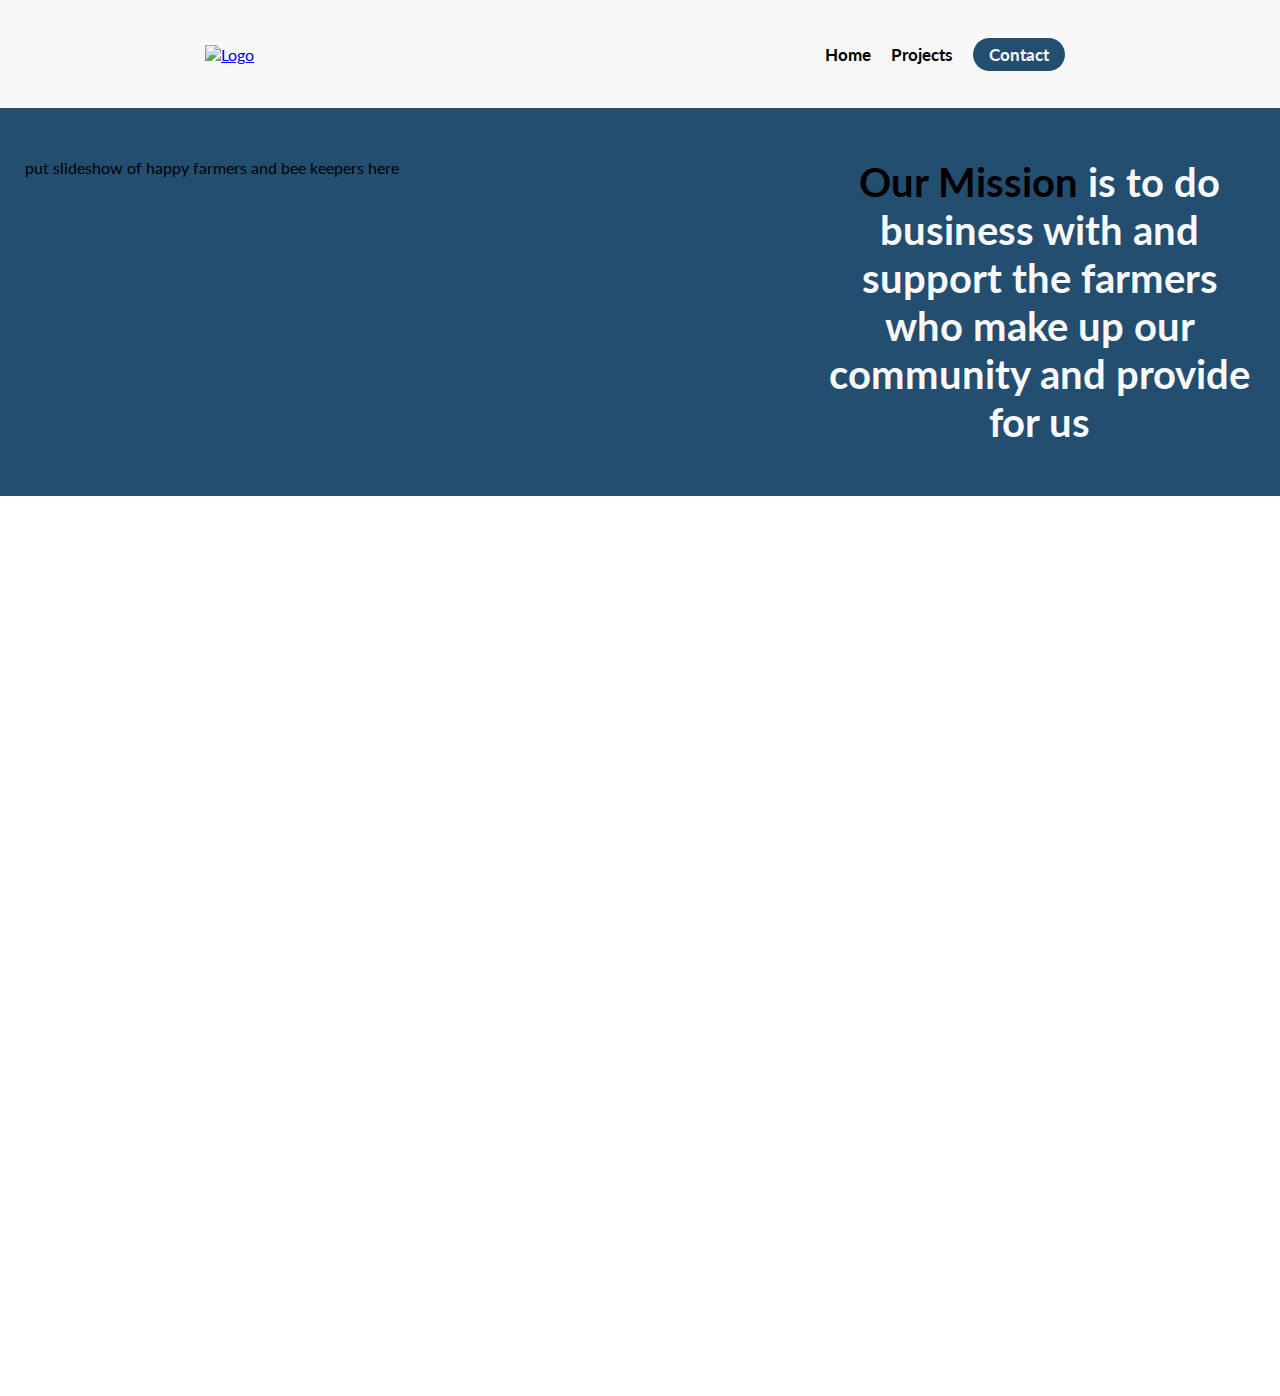
==== index.html @ 8547828a "made the 'mission' section, and touched up the nav" ====
<!DOCTYPE html>
<html lang="en">
<head>
    <meta charset="UTF-8">
    <meta http-equiv="X-UA-Compatible" content="IE=edge">
    <meta name="viewport" content="width=device-width, initial-scale=1.0">
    <title>Document</title>
    <link href="https://fonts.googleapis.com/css2?family=Lato:wght@400;700&display=swap" rel="stylesheet">
    <link rel="stylesheet" href="index.css">
</head>
<body>
<section id="navigation">
    <nav>
        <a class="logo-link" href="#mission"><img class="nav-logo" src="./Assets/Logo-writing-side.png" alt="Logo"></a>
        <ul class="nav-links">
            <li><a class="nav-link" href="./index.html">Home</a></li>
            <li><a class="nav-link" href="#projects">Projects</a></li>  
            <li><a class="nav-link-contact" href="#contact"><button class="contact-button">Contact</button></a></li>
        </ul>
    </nav>
</section>

<section id="mission">
    <div class="mission-box">
        <div class="mission-slide">
            put slideshow of happy farmers and bee keepers here
        </div>
        <div class="mission-text">
            <p class="our-mission"><span class="make-black">Our Mission</span> is to do business with and support the farmers who make up our community and provide for us</p>
        </div>
    </div>
</section>

<section id="projects">
</section>

<section id="contact">
</section>

<section id="footer">
</section>

</body>
</html>
---- index.css ----
@import url('https://fonts.googleapis.com/css2?family=Lato:wght@400;700&display=swap');
* {
    font-family: 'Lato', sans-serif;
    box-sizing: border-box;
    margin: 0;
    padding: 0;
}
h1, h2, h3, h4, h5, h6, span {
    color: rgb(15, 32, 46);
    text-align: center;
    line-height: 1.125  
}
p{
    line-height: 1.2;
    font-size: 12px;
}
li {
    list-style-type: none;
}
.row {
    width: 100%;
    max-width: 650px;
    margin: 0 auto;
}
.make-black {
    color: black;
    font-weight: 700;
}

/*NAVIGATION*/

nav {
    height: 12vh;
    display: flex;
    justify-content: space-around;
    margin: auto 0;
    background-color: rgb(248, 248, 248);
}
.logo-link {
    max-width: 40%;
    width: 200px;
    margin: auto 0;
}
.nav-logo {
    margin: auto 0;
    width: 100%;
}
.nav-links {
    display: flex;
    justify-content: space-around;
    align-items: center;
    max-width: 40%;
    width: 260px;
    margin: auto 0;
}
.nav-link {
    color: black;
    text-decoration: none;
    font-size: 17px;
    font-weight: 700;
}
.contact-button {
    background-color: rgb(35, 78, 112);
    padding: 6px 16px;
    border-radius: 40px;
    transition: all 300ms;
    font-size: 17px;
    color: rgb(248, 248, 248);
    border: none;
    font-weight: 700;
}
.contact-button:hover {
    background-color: rgb(35, 101, 151);
    cursor: pointer;
}
.nav-link-contact {
    color: black;
    text-decoration: none;
}

/*MISSION*/

#mission {
    background-color: rgb(35, 78, 112);
}
.mission-box {
    display: flex;
    height: 100%;
    padding: 50px 25px;
}
.our-mission {
    font-size: 40px;
    font-weight: 700;
    text-align: center;
}
.mission-text {
    width: 35%;
    margin: auto 0;
    background-color: rgb(35, 78, 112);
    color: rgb(248, 248, 248);
}
.mission-slide {
    width: 65%;
}
#projects {
    height: 100vh;
}
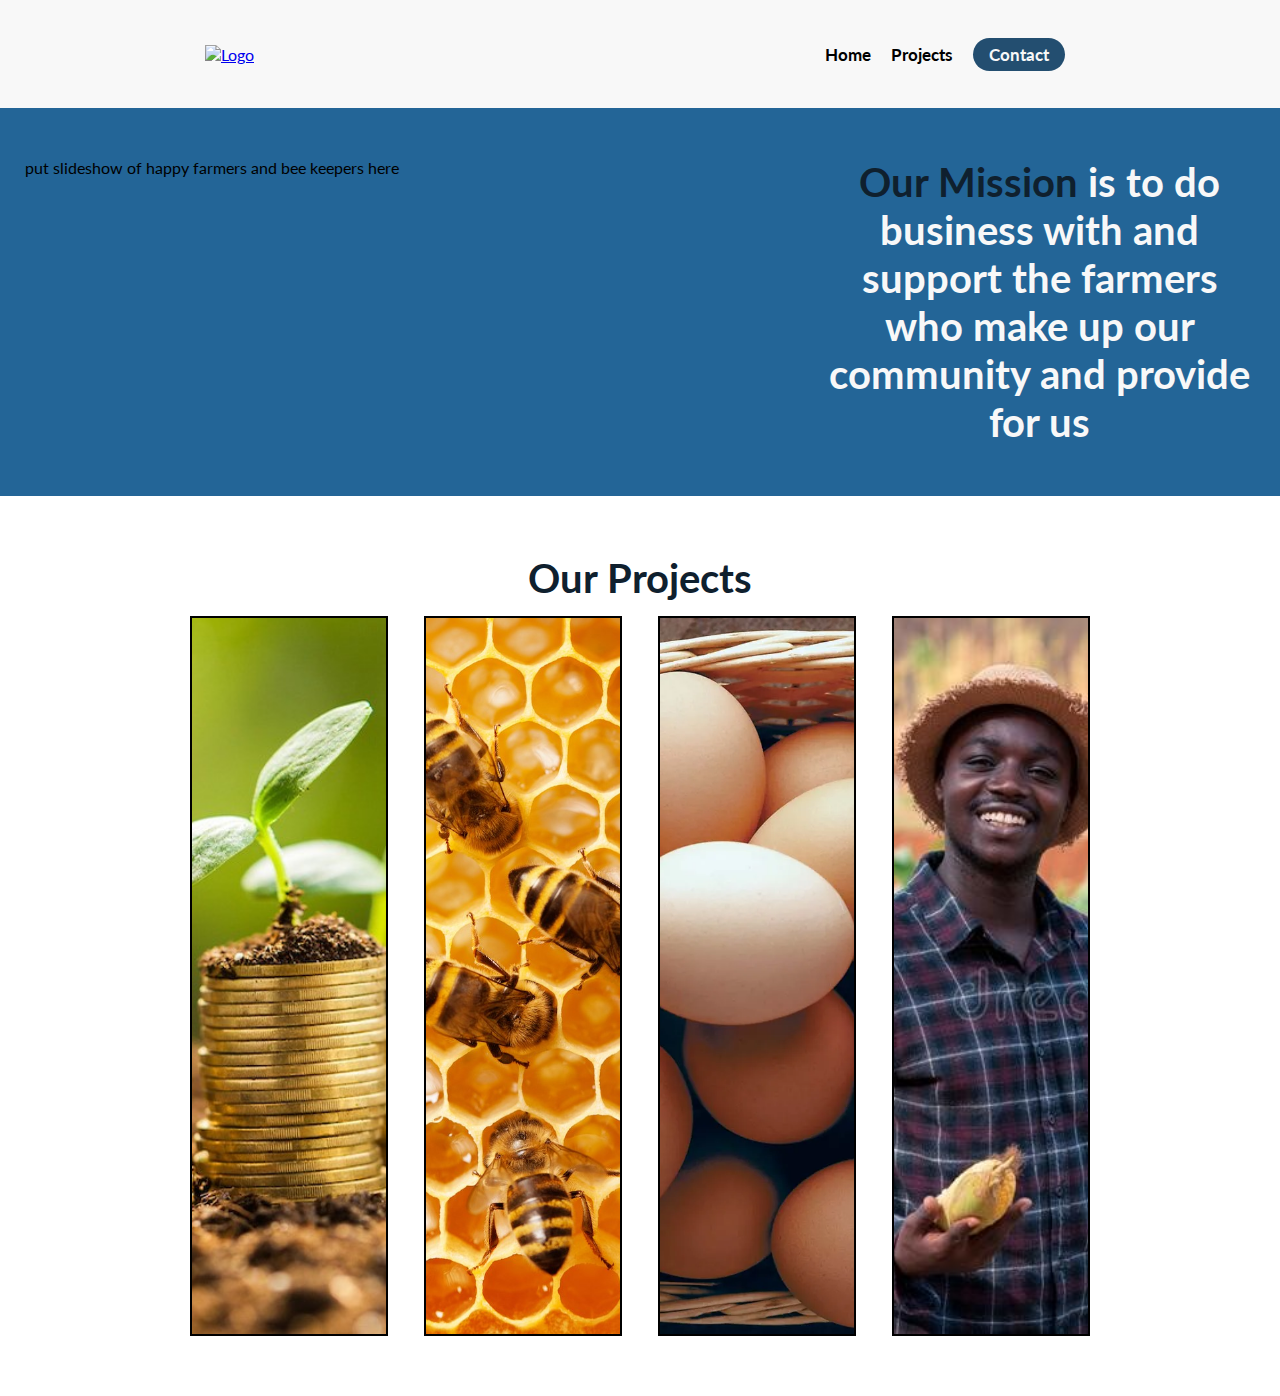
==== commit 7caf507f: "made projects section" ====
--- a/index.html
+++ b/index.html
@@ -32,6 +32,33 @@
 </section>
 
 <section id="projects">
+    <h1 class="project-title">Our Projects</h1>
+    <div class="project-box">
+        <a class="mf-anchor" href="./mf.html">
+            <div id="mf" class="project">
+                <img class="mf-img" src="./Assets/microfinance.jpg" alt="banker">
+                <div class="mf-content"><div class="mf-text">Microfinance</div></div>
+            </div>
+        </a>
+        <a class="honey-anchor" href="./honey.html">
+            <div id="honey" class="project">
+                <img class="honey-img" src="./Assets/honey.jpg" alt="beekeeper">
+                <div class="honey-content"><div class="honey-text">Honey</div></div>
+            </div>
+        </a>
+        <a class="eggs-anchor" href="./eggs.html">
+            <div id="eggs" class="project">
+                <img class="eggs-img" src="./Assets/eggs.jpg" alt="chicken-farmer">
+                <div class="eggs-content"><div class="eggs-text">Eggs</div></div>
+            </div>
+        </a>
+        <a class="agro-anchor" href="./agro.html">
+            <div id="agro" class="project">
+                <img class="agro-img" src="./Assets/farmer.jpg" alt="farmer">
+                <div class="agro-content"><div class="agro-text">Agronomy</div></div>
+            </div>
+        </a>    
+    </div>
 </section>
 
 <section id="contact">
--- a/index.css
+++ b/index.css
@@ -23,7 +23,7 @@
     margin: 0 auto;
 }
 .make-black {
-    color: black;
+    color: rgb(15, 32, 46);
     font-weight: 700;
 }
 
@@ -81,7 +81,7 @@
 /*MISSION*/
 
 #mission {
-    background-color: rgb(35, 78, 112);
+    background-color: rgb(35, 101, 151);
 }
 .mission-box {
     display: flex;
@@ -96,12 +96,244 @@
 .mission-text {
     width: 35%;
     margin: auto 0;
-    background-color: rgb(35, 78, 112);
+    background-color: rgb(35, 101, 151);
     color: rgb(248, 248, 248);
 }
 .mission-slide {
     width: 65%;
 }
+
+/*projects*/
+
 #projects {
     height: 100vh;
-}+    display: flex;
+    flex-direction: column;
+    align-items: center;
+    justify-content: center;
+}
+.project-box {
+    width: 80%;
+    max-width: 900px;
+    display: flex;
+    justify-content: space-between;
+}
+.project {
+    height: 80vh;
+    max-width: 100%;
+    overflow: hidden;
+    display: flex;
+    justify-content: center;    
+    border: 2px solid black;
+}
+.project-title {
+    font-size: 40px;
+    color: rgb(15, 32, 46);
+    margin-bottom: 15px;
+}
+/*Microfinance*/
+
+.mf-img {
+    max-height: 100%;
+}
+.mf-anchor {
+    max-width: 22%;    
+    transition: all 300ms;
+    transition: ease-in-out 300ms;
+}
+.mf-anchor:hover {
+    max-width: 30%;
+}
+#mf {
+    position: relative;
+    padding: 0;
+    width: 100%;
+    display: block;
+    cursor: pointer;
+    overflow: hidden;
+    display: flex;
+    justify-content: center;
+}
+  .mf-content {
+    opacity: 0;
+    font-size: 40px;
+    position: absolute;
+    top: 0;
+    left: 0;
+    color: rgb(255, 255, 255);
+    background-color: rgba(84, 84, 84, 0.5);
+    width: 100%;
+    height: 100%;
+    transition: all 400ms ease-out;
+    text-align: center;
+}
+#mf .mf-content:hover {
+    opacity: 1;
+}
+#mf .mf-content .mf-text {
+    height: 0;
+    opacity: 1;
+    transition-delay: 0s;
+    transition-duration: 0.4s;
+}
+.mf-content {
+    display: flex;
+    align-items: center;
+    justify-content: center;
+}
+
+/*Honey*/
+
+.honey-img {
+    max-height: 100%;  
+}
+.honey-anchor {
+    max-width: 22%;  
+    transition: all 300ms;
+    transition: ease-in-out 300ms;
+}
+.honey-anchor:hover {
+    max-width: 30%;
+}
+#honey {
+    position: relative;
+    padding: 0;
+    width: 100%;
+    display: block;
+    cursor: pointer;
+    overflow: hidden;
+    display: flex;
+    justify-content: center;
+}
+  .honey-content {
+    opacity: 0;
+    font-size: 40px;
+    position: absolute;
+    top: 0;
+    left: 0;
+    color: rgb(255, 255, 255);
+    background-color: rgba(84, 84, 84, 0.5);
+    width: 100%;
+    height: 100%;
+    transition: all 400ms ease-out;
+    text-align: center;
+}
+#honey .honey-content:hover {
+    opacity: 1;
+}
+#honey .honey-content .honey-text {
+    height: 0;
+    opacity: 1;
+    transition-delay: 0s;
+    transition-duration: 0.4s;
+}
+.honey-content {
+    display: flex;
+    align-items: center;
+    justify-content: center;
+}
+
+/*Eggs*/
+
+.eggs-img {
+    height: 100%;
+}
+.eggs-anchor {
+    max-width: 22%;    
+    transition: all 300ms;
+    transition: ease-in-out 300ms;
+}
+.eggs-anchor:hover {
+    max-width: 30%;
+}
+#eggs {
+    position: relative;
+    padding: 0;
+    width: 100%;
+    display: block;
+    cursor: pointer;
+    overflow: hidden;
+    display: flex;
+    justify-content: center;
+}
+  .eggs-content {
+    opacity: 0;
+    font-size: 40px;
+    position: absolute;
+    top: 0;
+    left: 0;
+    color: rgb(255, 255, 255);
+    background-color: rgba(84, 84, 84, 0.5);
+    width: 100%;
+    height: 100%;
+    transition: all 400ms ease-out;
+    text-align: center;
+}
+#eggs .eggs-content:hover {
+    opacity: 1;
+}
+#eggs .eggs-content .eggs-text {
+    height: 0;
+    opacity: 1;
+    transition-delay: 0s;
+    transition-duration: 0.4s;
+}
+.eggs-content {
+    display: flex;
+    align-items: center;
+    justify-content: center;
+}
+
+/*Agronomy*/
+
+.agro-img {
+    height: 100%;
+}
+.agro-anchor {
+    max-width: 22%;    
+    transition: all 300ms;
+    transition: ease-in-out 300ms;
+}
+.agro-anchor:hover {
+    max-width: 30%;
+}
+#agro {
+    position: relative;
+    padding: 0;
+    width: 100%;
+    display: block;
+    cursor: pointer;
+    overflow: hidden;
+    display: flex;
+    justify-content: center;
+}
+  .agro-content {
+    opacity: 0;
+    font-size: 40px;
+    position: absolute;
+    top: 0;
+    left: 0;
+    color: rgb(255, 255, 255);
+    background-color: rgba(84, 84, 84, 0.5);
+    width: 100%;
+    height: 100%;
+    transition: all 400ms ease-out;
+    text-align: center;
+}
+#agro .agro-content:hover {
+    opacity: 1;
+}
+#agro .agro-content .agro-text {
+    height: 0;
+    opacity: 1;
+    transition-delay: 0s;
+    transition-duration: 0.4s;
+}
+.agro-content {
+    display: flex;
+    align-items: center;
+    justify-content: center;
+}
+
+
+
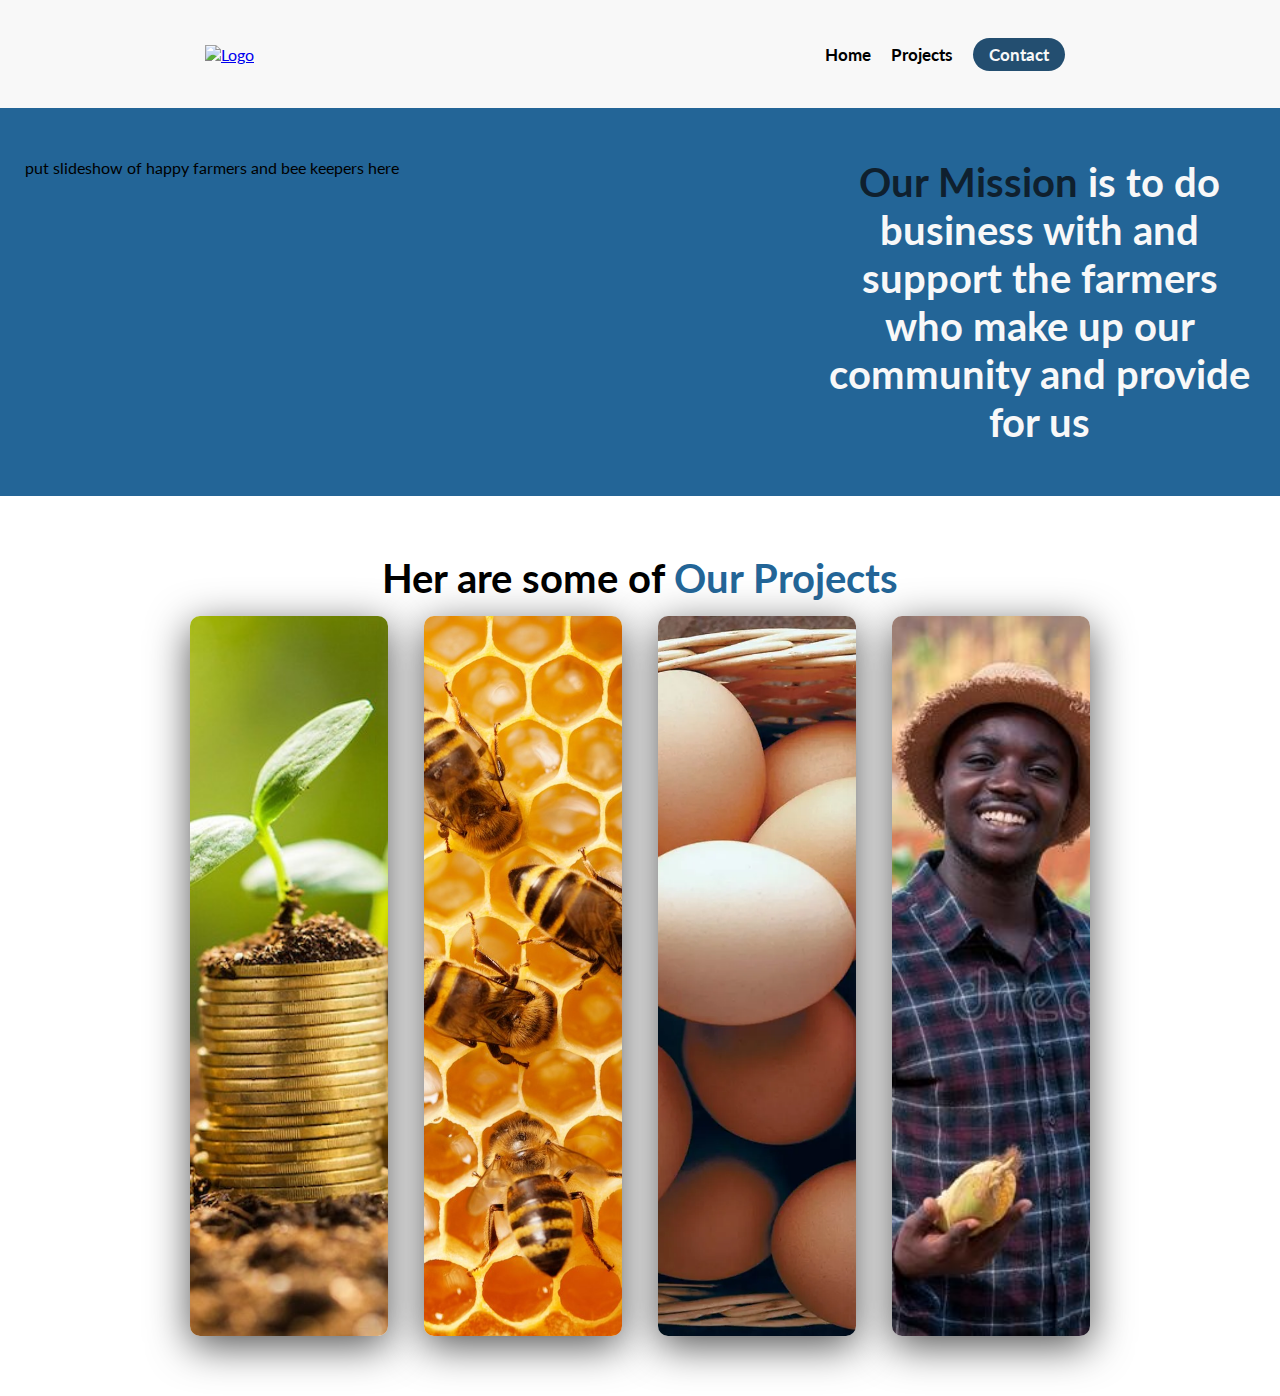
==== commit bf2138ee: "touching up our projects section" ====
--- a/index.html
+++ b/index.html
@@ -11,7 +11,7 @@
 <body>
 <section id="navigation">
     <nav>
-        <a class="logo-link" href="#mission"><img class="nav-logo" src="./Assets/Logo-writing-side.png" alt="Logo"></a>
+        <a class="logo-link" href="./index.html"><img class="nav-logo" src="./Assets/Logo-writing-side.png" alt="Logo"></a>
         <ul class="nav-links">
             <li><a class="nav-link" href="./index.html">Home</a></li>
             <li><a class="nav-link" href="#projects">Projects</a></li>  
@@ -32,7 +32,7 @@
 </section>
 
 <section id="projects">
-    <h1 class="project-title">Our Projects</h1>
+    <h1 class="project-title">Her are some of <span class="make-blue">Our Projects</span></h1>
     <div class="project-box">
         <a class="mf-anchor" href="./mf.html">
             <div id="mf" class="project">
@@ -42,19 +42,19 @@
         </a>
         <a class="honey-anchor" href="./honey.html">
             <div id="honey" class="project">
-                <img class="honey-img" src="./Assets/honey.jpg" alt="beekeeper">
+                <img class="project-img" class="honey-img" src="./Assets/honey.jpg" alt="beekeeper">
                 <div class="honey-content"><div class="honey-text">Honey</div></div>
             </div>
         </a>
         <a class="eggs-anchor" href="./eggs.html">
             <div id="eggs" class="project">
-                <img class="eggs-img" src="./Assets/eggs.jpg" alt="chicken-farmer">
+                <img class="project-img" class="eggs-img" src="./Assets/eggs.jpg" alt="chicken-farmer">
                 <div class="eggs-content"><div class="eggs-text">Eggs</div></div>
             </div>
         </a>
         <a class="agro-anchor" href="./agro.html">
             <div id="agro" class="project">
-                <img class="agro-img" src="./Assets/farmer.jpg" alt="farmer">
+                <img class="project-img" class="agro-img" src="./Assets/farmer.jpg" alt="farmer">
                 <div class="agro-content"><div class="agro-text">Agronomy</div></div>
             </div>
         </a>    
@@ -62,6 +62,7 @@
 </section>
 
 <section id="contact">
+    
 </section>
 
 <section id="footer">
--- a/index.css
+++ b/index.css
@@ -26,6 +26,10 @@
     color: rgb(15, 32, 46);
     font-weight: 700;
 }
+.make-blue {
+    color: rgb(35, 101, 151);
+    font-weight: 700;
+}
 
 /*NAVIGATION*/
 
@@ -123,14 +127,16 @@
     max-width: 100%;
     overflow: hidden;
     display: flex;
-    justify-content: center;    
-    border: 2px solid black;
+    justify-content: center;
+    border-radius: 10px;
+    box-shadow: 0 10px 40px rgba(84, 84, 84, 1);
 }
 .project-title {
     font-size: 40px;
-    color: rgb(15, 32, 46);
+    color: rgb(0, 0, 0);
     margin-bottom: 15px;
 }
+
 /*Microfinance*/
 
 .mf-img {
@@ -335,5 +341,7 @@
     justify-content: center;
 }
 
-
-
+/*Contact*/
+
+
+
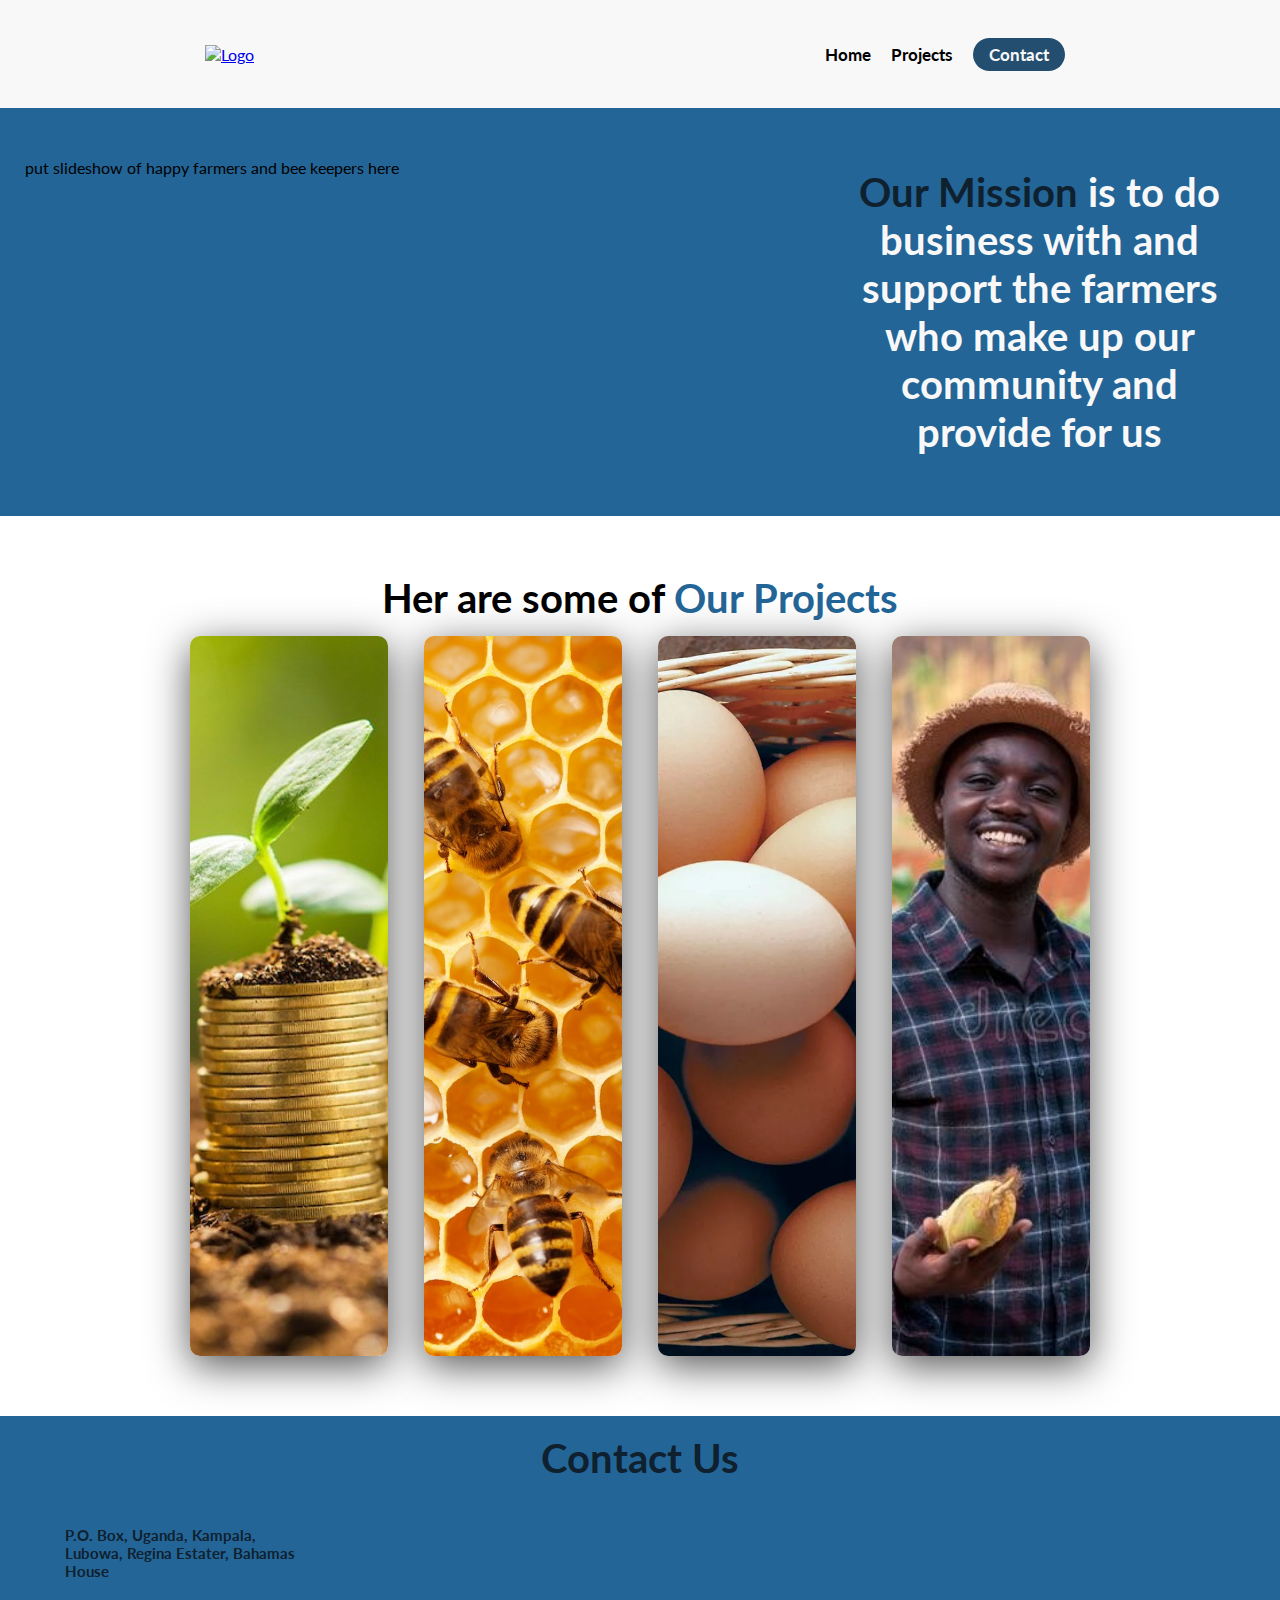
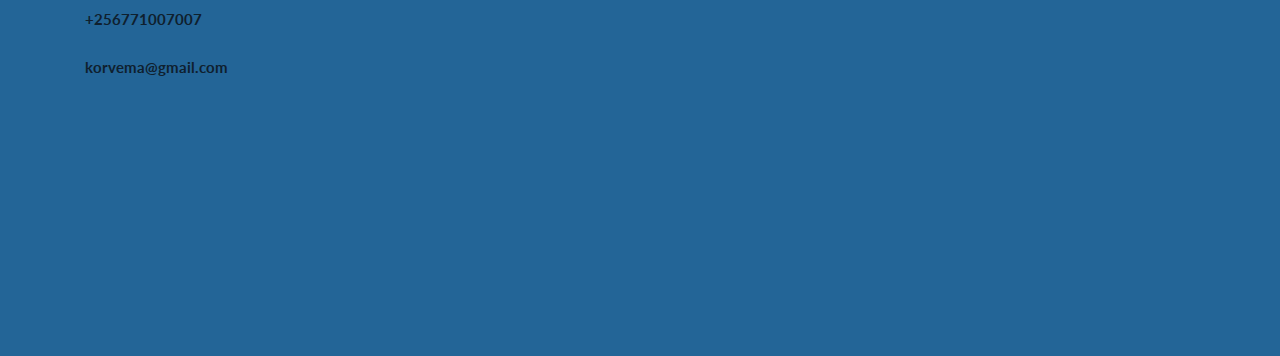
==== commit f378ec13: "added contacts section" ====
--- a/index.html
+++ b/index.html
@@ -5,8 +5,8 @@
     <meta http-equiv="X-UA-Compatible" content="IE=edge">
     <meta name="viewport" content="width=device-width, initial-scale=1.0">
     <title>Document</title>
-    <link href="https://fonts.googleapis.com/css2?family=Lato:wght@400;700&display=swap" rel="stylesheet">
     <link rel="stylesheet" href="index.css">
+    <script src="https://kit.fontawesome.com/c8e4d183c2.js" crossorigin="anonymous"></script>
 </head>
 <body>
 <section id="navigation">
@@ -62,7 +62,31 @@
 </section>
 
 <section id="contact">
-    
+    <h1 class="contact-title"><span class="make-black">Contact Us</span></h1>
+    <div class="contact-us">        
+        <div class="contacts">
+            <p>P.O. Box, Uganda, Kampala, Lubowa, Regina Estater, Bahamas House</p>
+        </div>
+        <div class="contacts">
+            <i class="fab fa-whatsapp"></i>
+            <p>+256771007007</p>
+        </div>
+        <div class="contacts">   
+            <i class="far fa-envelope"></i>
+            <p>korvema@gmail.com</p>
+        </div>
+        <div class="logos">
+            <a href="" class="contact-link">
+                <i class="fab fa-facebook"></i>
+            </a>
+            <a href="" class="contact-link">
+                <i class="fab fa-linkedin"></i>
+            </a>
+            <a href="" class="contact-link">
+                <i class="fab fa-twitter"></i>
+            </a>
+        </div>
+    </div>
 </section>
 
 <section id="footer">
--- a/index.css
+++ b/index.css
@@ -343,5 +343,46 @@
 
 /*Contact*/
 
-
-
+#contact {
+    background-color: rgb(35, 101, 151);
+    height: 60vh;
+    padding: 20px;
+}
+.contact-title {
+    font-size: 40px;
+    margin: 15px, 0, 0, 0;
+}
+.contact-us {
+    display: flex;
+    flex-direction: column;
+    margin: 15px;
+    justify-content: space-around;
+    padding: 20px;
+    max-width: 300px;
+    width: 30%;
+}
+.contacts {
+    color: rgb(15, 32, 46);
+    display: flex;
+    margin-bottom: 10px;
+}
+i {
+    color: rgb(255, 255, 255);
+    margin: 10px;
+}
+p {
+    font-size: 15px;
+    font-weight: 700;
+    margin: 10px;
+}
+.contact-link {
+    font-size: 30px;
+    text-decoration: none;
+}
+.logos {
+    display: flex;
+    justify-content: space-between;
+}
+
+/*Footer*/
+
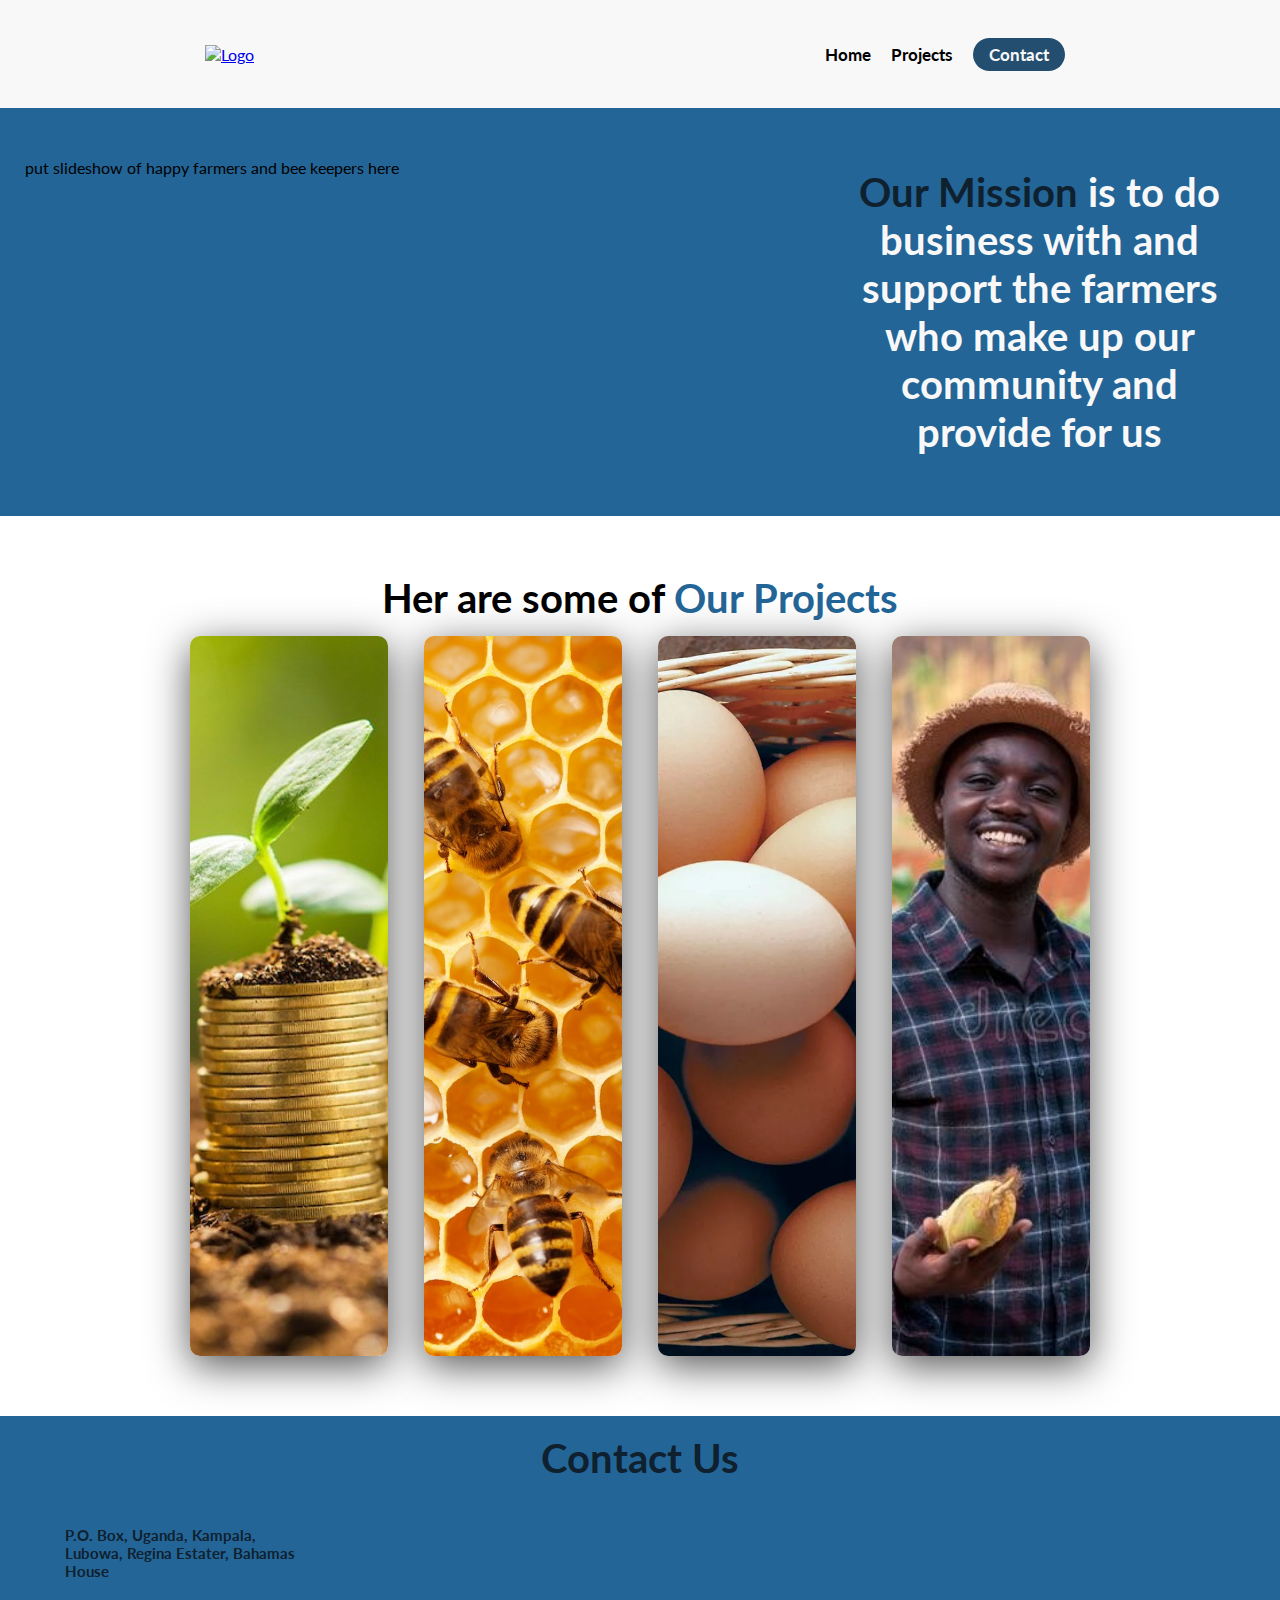
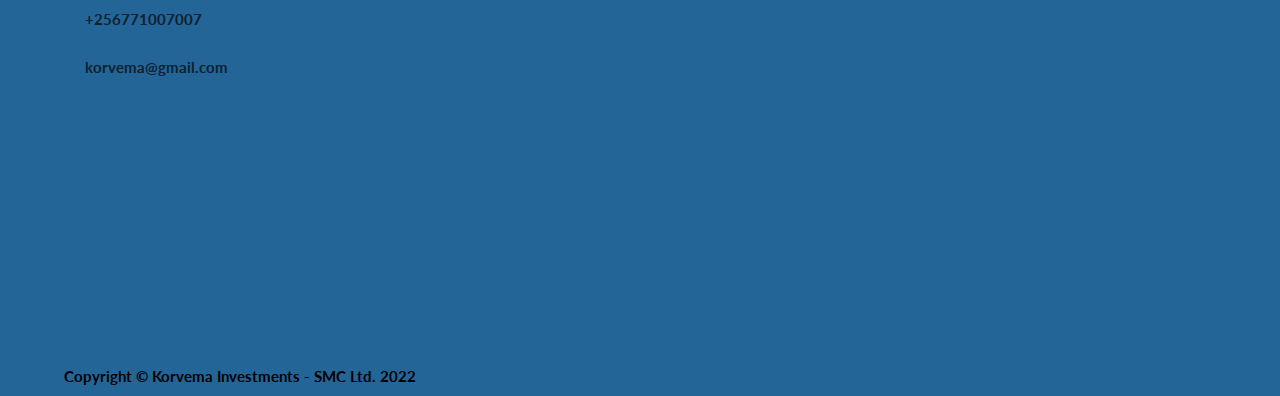
==== commit f417ffb4: "added footer" ====
--- a/index.html
+++ b/index.html
@@ -90,6 +90,9 @@
 </section>
 
 <section id="footer">
+    <p class="copyrights">
+        Copyright © Korvema Investments - SMC Ltd. 2022
+    </p>
 </section>
 
 </body>
--- a/index.css
+++ b/index.css
@@ -346,7 +346,7 @@
 #contact {
     background-color: rgb(35, 101, 151);
     height: 60vh;
-    padding: 20px;
+    padding: 20px 20px 0 20px;
 }
 .contact-title {
     font-size: 40px;
@@ -386,3 +386,12 @@
 
 /*Footer*/
 
+#footer {
+    height: 40px;
+    background-color: rgb(35, 101, 151);
+    display: flex;
+    align-items: center;
+}
+.copyrights {
+    margin-left: 5vw;
+}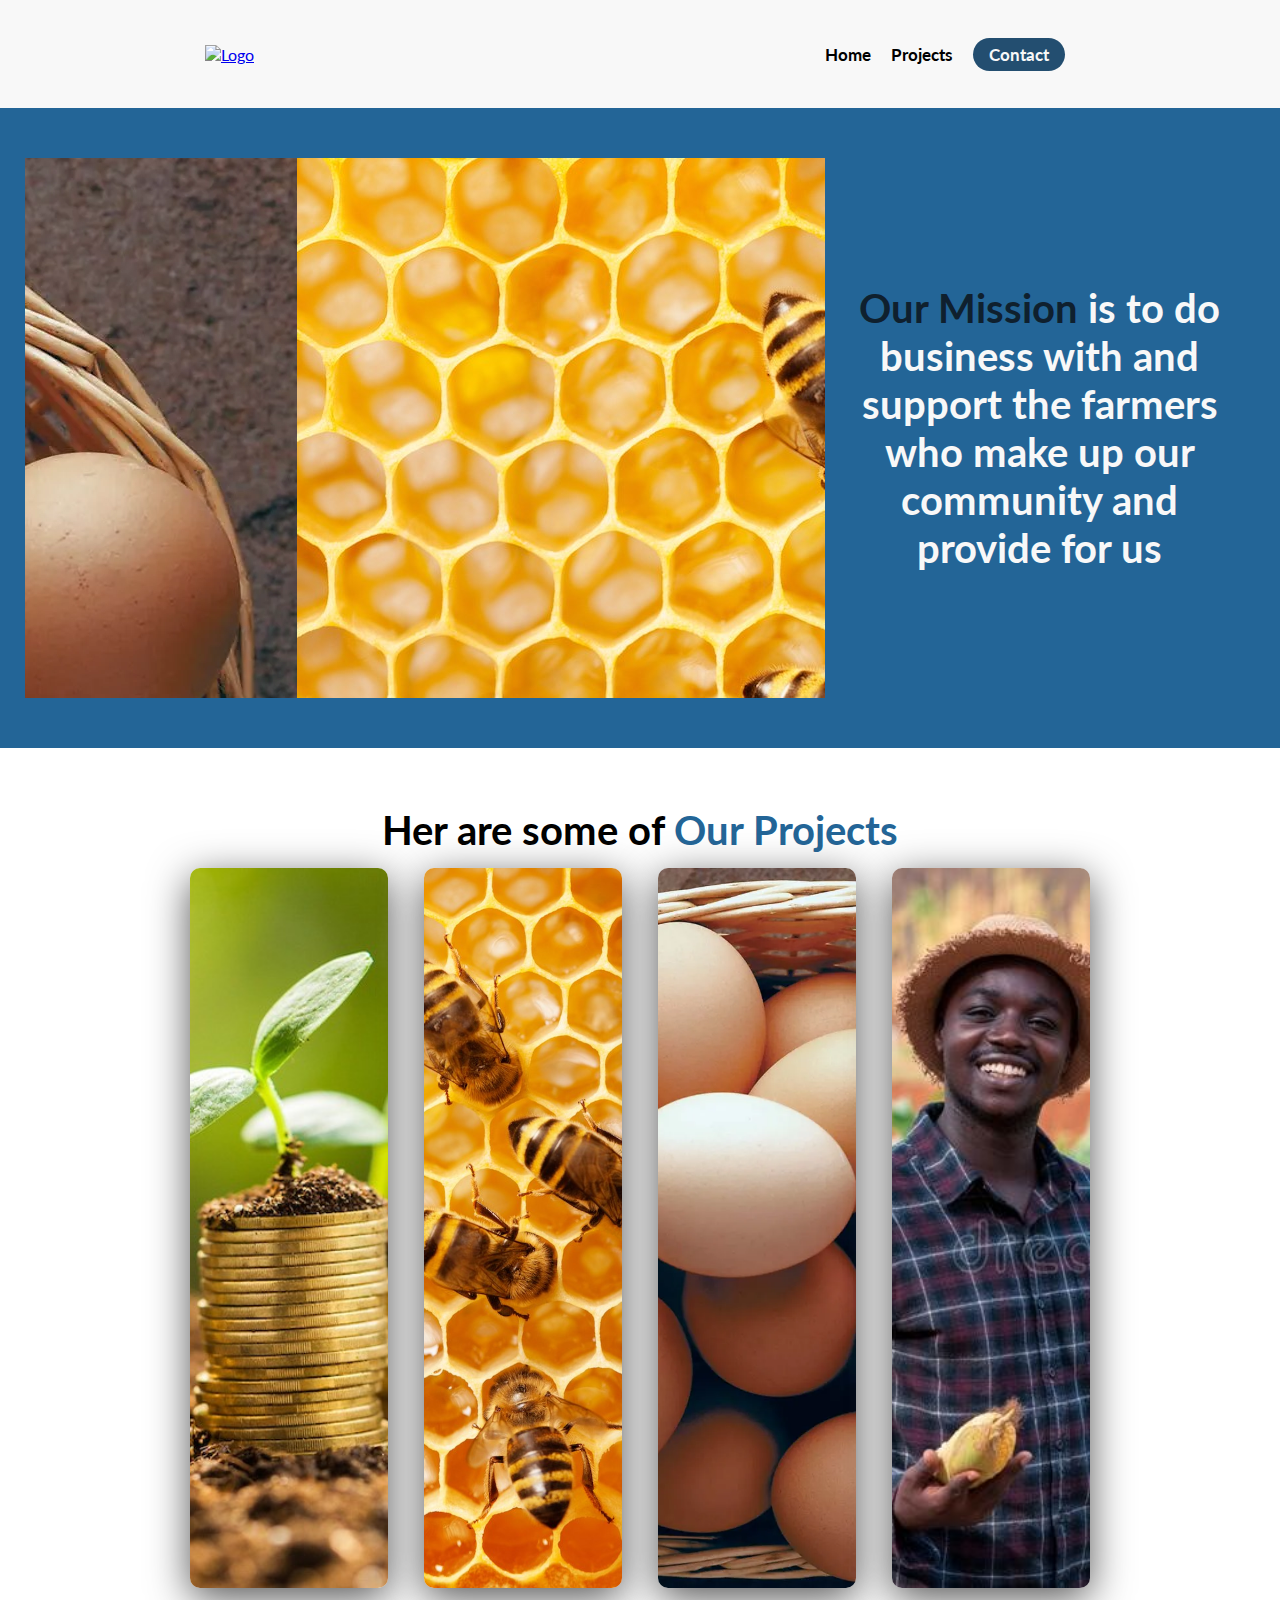
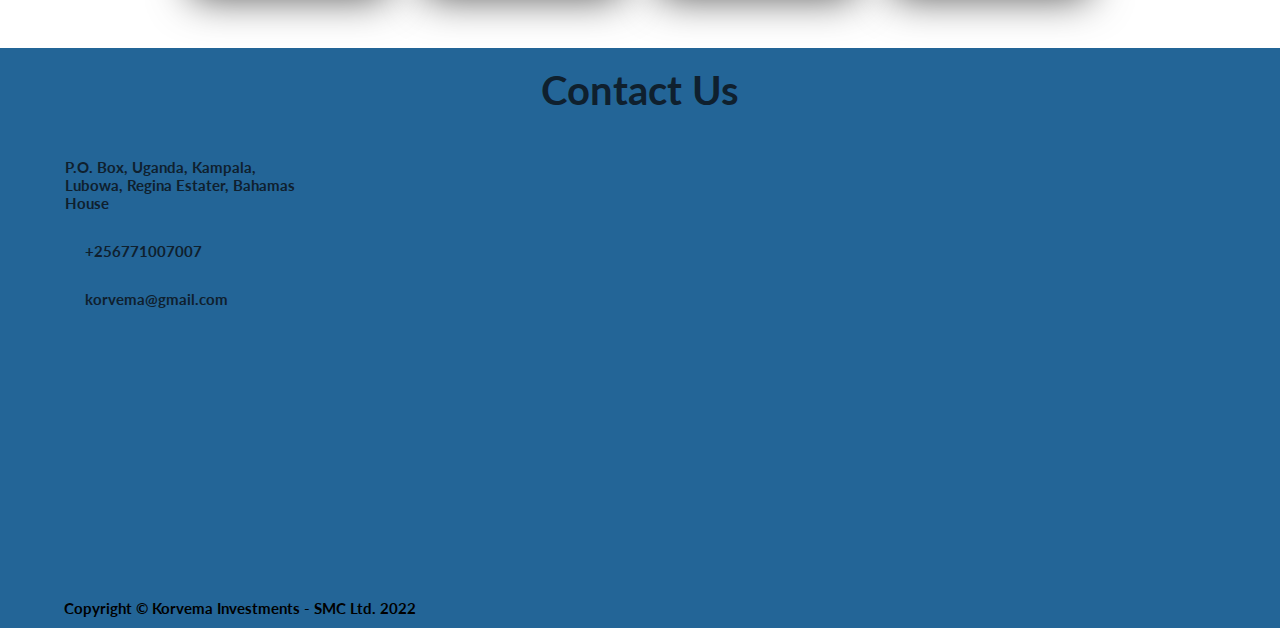
==== commit 9a7bdd94: "added images to the slide show but have yet to make it work" ====
--- a/index.html
+++ b/index.html
@@ -23,7 +23,10 @@
 <section id="mission">
     <div class="mission-box">
         <div class="mission-slide">
-            put slideshow of happy farmers and bee keepers here
+            <div class="slideshow"><img src="./Assets/farmer.jpg" alt=""></div>
+            <div class="slideshow"><img src="./Assets/eggs.jpg" alt=""></div>
+            <div class="slideshow"><img src="./Assets/honey.jpg" alt=""></div>
+            <div class="slideshow"><img src="./Assets/microfinance.jpg" alt=""></div>
         </div>
         <div class="mission-text">
             <p class="our-mission"><span class="make-black">Our Mission</span> is to do business with and support the farmers who make up our community and provide for us</p>
--- a/index.css
+++ b/index.css
@@ -105,6 +105,14 @@
 }
 .mission-slide {
     width: 65%;
+    overflow: hidden;
+    display: flex;
+    justify-content: center;
+    max-height: 600px;
+    height: 60vh;
+}
+.slideshow {
+
 }
 
 /*projects*/
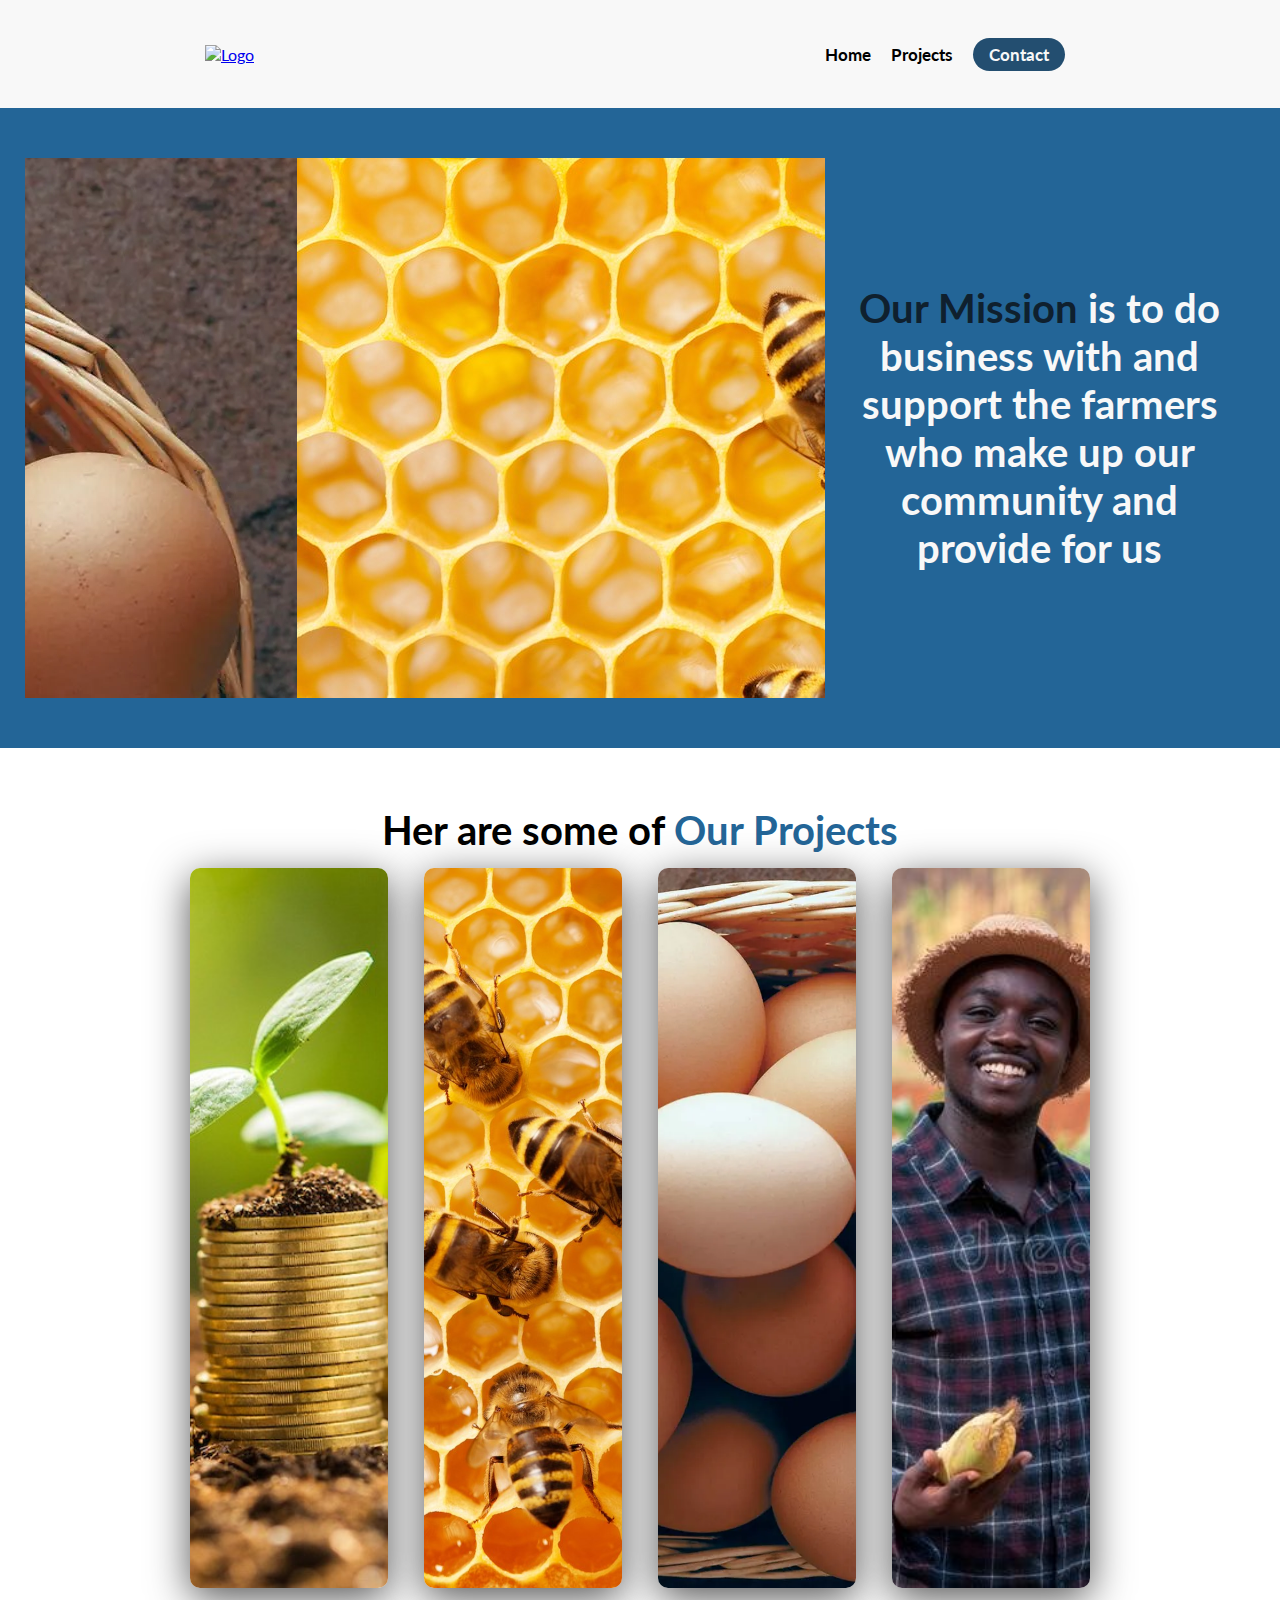
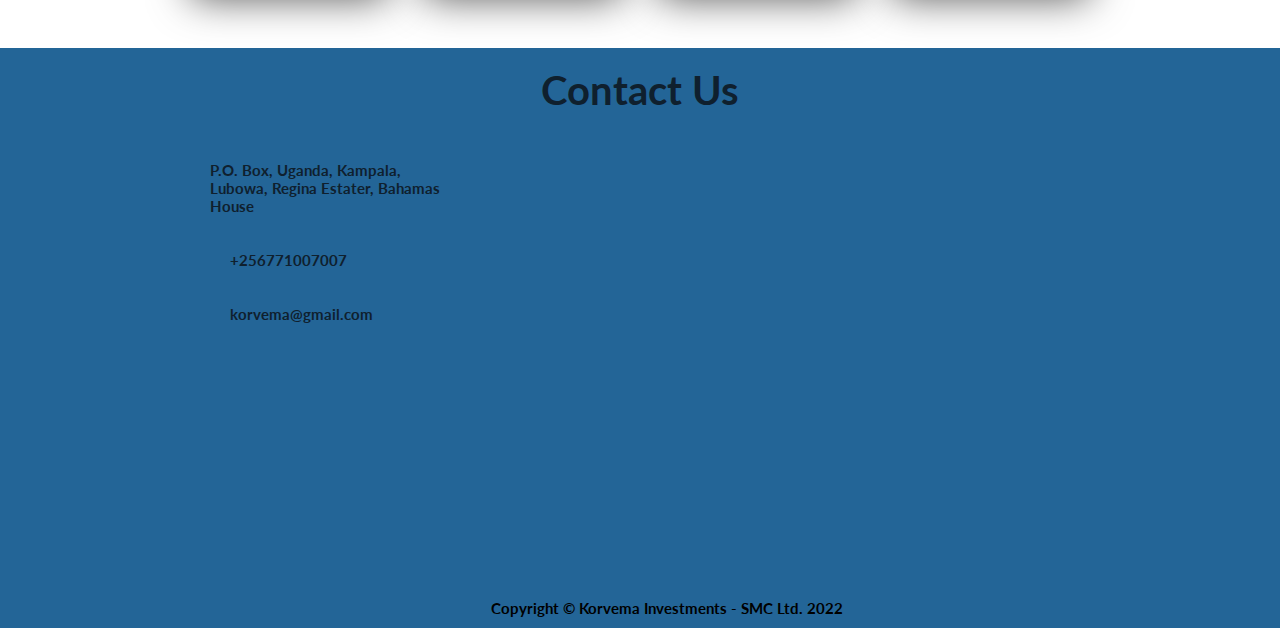
==== commit 79c25faa: "added shopify link to all contact banners, and centered all footers for symmetry" ====
--- a/index.html
+++ b/index.html
@@ -66,29 +66,36 @@
 
 <section id="contact">
     <h1 class="contact-title"><span class="make-black">Contact Us</span></h1>
-    <div class="contact-us">        
-        <div class="contacts">
-            <p>P.O. Box, Uganda, Kampala, Lubowa, Regina Estater, Bahamas House</p>
+    <div class="non-contact-title">
+        <div class="contact-us">        
+            <div class="contacts">
+                <p>P.O. Box, Uganda, Kampala, Lubowa, Regina Estater, Bahamas House</p>
+            </div>
+            <div class="contacts">
+                <i class="fab fa-whatsapp"></i>
+                <p>+256771007007</p>
+            </div>
+            <div class="contacts">   
+                <i class="far fa-envelope"></i>
+                <p>korvema@gmail.com</p>
+            </div>
+            <div class="logos">
+                <a href="" class="contact-link">
+                    <i class="fab fa-facebook"></i>
+                </a>
+                <a href="" class="contact-link">
+                    <i class="fab fa-linkedin"></i>
+                </a>
+                <a href="" class="contact-link">
+                    <i class="fab fa-twitter"></i>
+                </a>
+            </div>
         </div>
-        <div class="contacts">
-            <i class="fab fa-whatsapp"></i>
-            <p>+256771007007</p>
-        </div>
-        <div class="contacts">   
-            <i class="far fa-envelope"></i>
-            <p>korvema@gmail.com</p>
-        </div>
-        <div class="logos">
-            <a href="" class="contact-link">
-                <i class="fab fa-facebook"></i>
-            </a>
-            <a href="" class="contact-link">
-                <i class="fab fa-linkedin"></i>
-            </a>
-            <a href="" class="contact-link">
-                <i class="fab fa-twitter"></i>
-            </a>
-        </div>
+    <div class="our-shopify">
+        <a href="https://korvema.myshopify.com" class="shopify-link">
+            <i class="fab fa-shopify"></i>
+        </a>
+    </div>
     </div>
 </section>
 
--- a/index.css
+++ b/index.css
@@ -391,6 +391,22 @@
     display: flex;
     justify-content: space-between;
 }
+.non-contact-title {
+    display: flex;
+    justify-content: space-around;
+}
+.our-shopify {
+    display: flex;
+    flex-direction: column;
+    margin: 15px;
+    justify-content: space-around;
+    padding: 20px;
+    max-width: 300px;
+    width: 30%;
+}
+.shopify-link {
+    font-size: 200px;
+}
 
 /*Footer*/
 
@@ -399,6 +415,7 @@
     background-color: rgb(35, 101, 151);
     display: flex;
     align-items: center;
+    justify-content: center;
 }
 .copyrights {
     margin-left: 5vw;
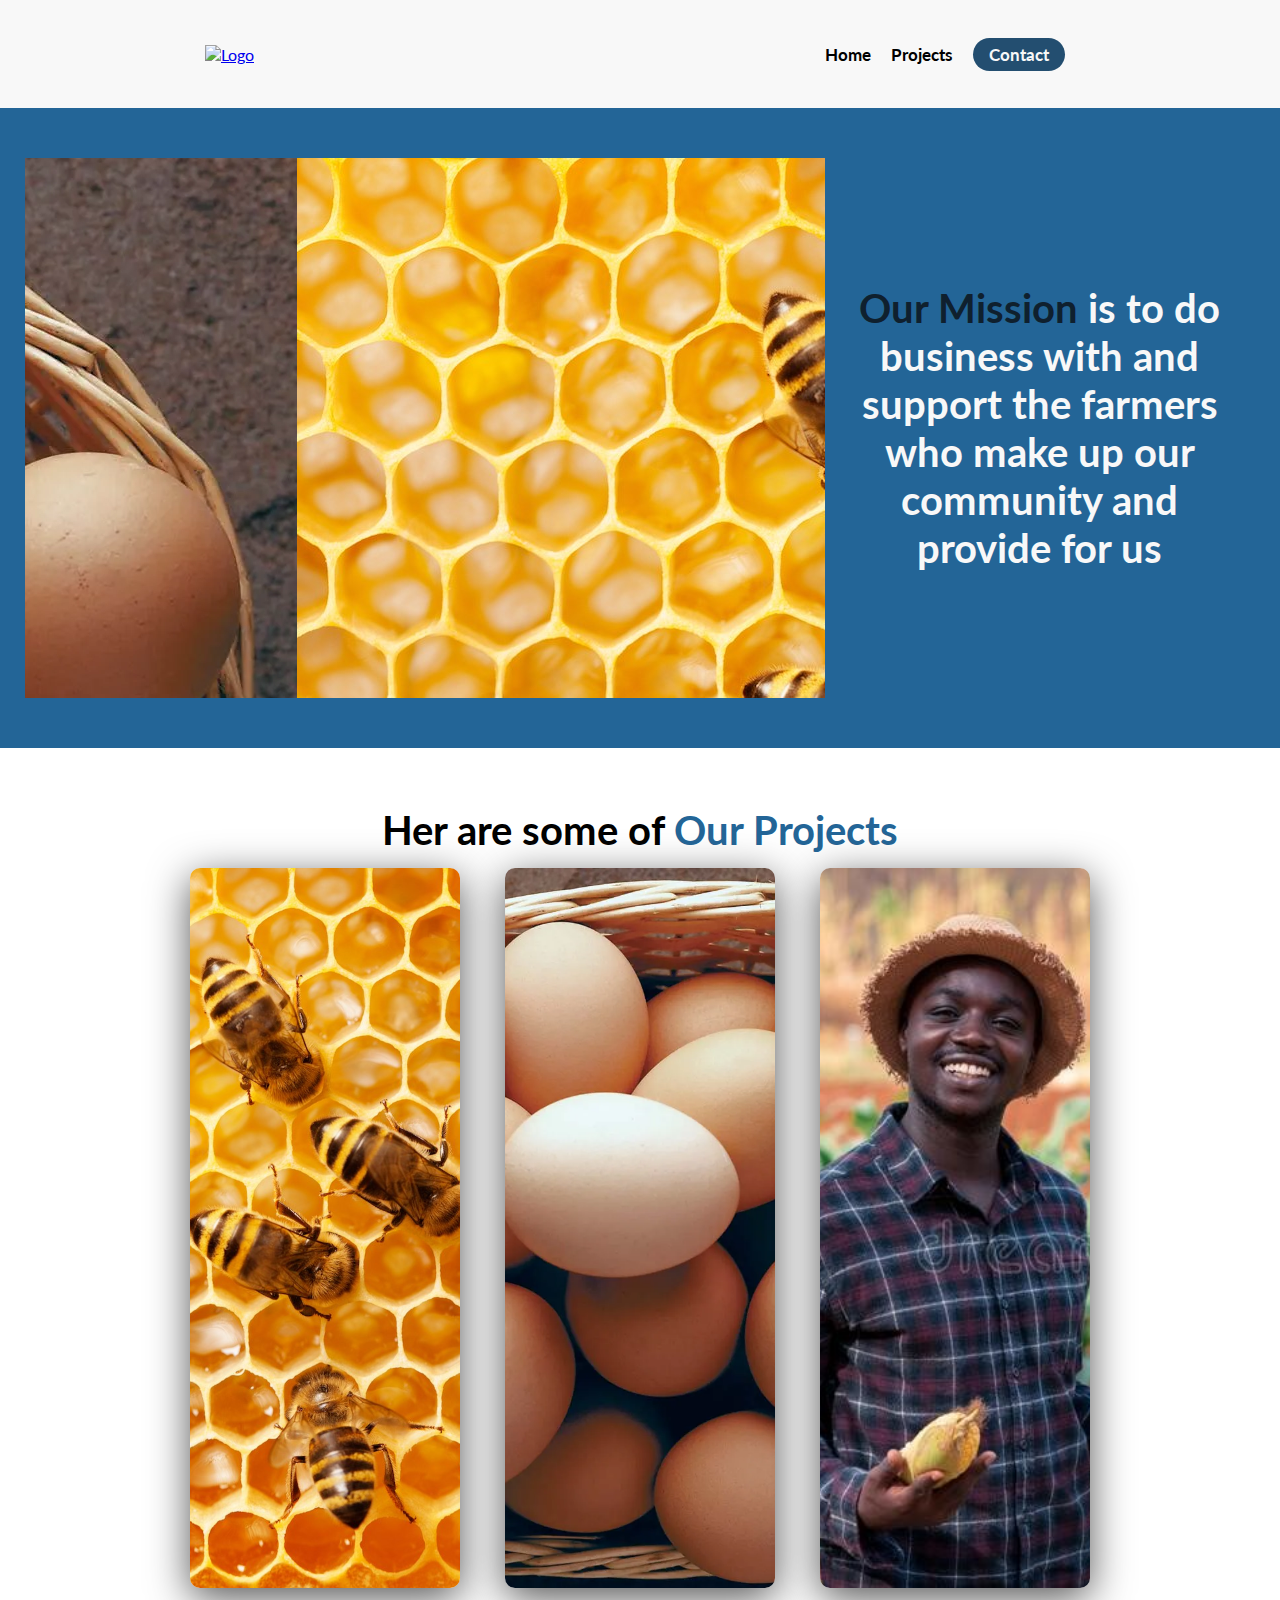
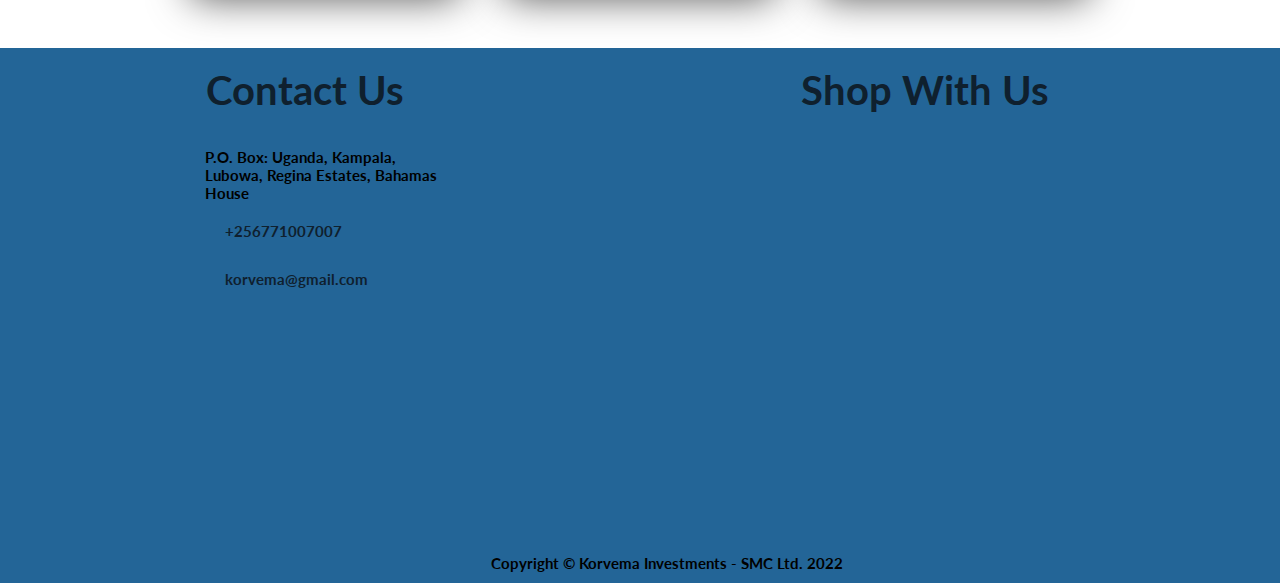
==== commit 1a11109c: "changed the contact section and removed microfinance" ====
--- a/index.html
+++ b/index.html
@@ -37,12 +37,6 @@
 <section id="projects">
     <h1 class="project-title">Her are some of <span class="make-blue">Our Projects</span></h1>
     <div class="project-box">
-        <a class="mf-anchor" href="./mf.html">
-            <div id="mf" class="project">
-                <img class="mf-img" src="./Assets/microfinance.jpg" alt="banker">
-                <div class="mf-content"><div class="mf-text">Microfinance</div></div>
-            </div>
-        </a>
         <a class="honey-anchor" href="./honey.html">
             <div id="honey" class="project">
                 <img class="project-img" class="honey-img" src="./Assets/honey.jpg" alt="beekeeper">
@@ -64,12 +58,12 @@
     </div>
 </section>
 
-<section id="contact">
-    <h1 class="contact-title"><span class="make-black">Contact Us</span></h1>
-    <div class="non-contact-title">
+<section id="extra-info">
+    <div class="contact-section">
+        <h1 class="title"><span class="make-black">Contact Us</span></h1>
         <div class="contact-us">        
-            <div class="contacts">
-                <p>P.O. Box, Uganda, Kampala, Lubowa, Regina Estater, Bahamas House</p>
+            <div class="po-box">
+                <p class="po-text">P.O. Box: Uganda, Kampala, Lubowa, Regina Estates, Bahamas House</p>
             </div>
             <div class="contacts">
                 <i class="fab fa-whatsapp"></i>
@@ -91,11 +85,12 @@
                 </a>
             </div>
         </div>
-    <div class="our-shopify">
+    </div>
+    <div class="shopify">
+        <h1 class="title" class="make-black">Shop With Us</h1>
         <a href="https://korvema.myshopify.com" class="shopify-link">
             <i class="fab fa-shopify"></i>
         </a>
-    </div>
     </div>
 </section>
 
--- a/index.css
+++ b/index.css
@@ -145,20 +145,20 @@
     margin-bottom: 15px;
 }
 
-/*Microfinance*/
-
-.mf-img {
-    max-height: 100%;
-}
-.mf-anchor {
-    max-width: 22%;    
+/*Honey*/
+
+.honey-img {
+    max-height: 100%;  
+}
+.honey-anchor {
+    max-width: 30%;  
     transition: all 300ms;
     transition: ease-in-out 300ms;
 }
-.mf-anchor:hover {
-    max-width: 30%;
-}
-#mf {
+.honey-anchor:hover {
+    max-width: 37%;
+}
+#honey {
     position: relative;
     padding: 0;
     width: 100%;
@@ -168,7 +168,7 @@
     display: flex;
     justify-content: center;
 }
-  .mf-content {
+  .honey-content {
     opacity: 0;
     font-size: 40px;
     position: absolute;
@@ -181,35 +181,35 @@
     transition: all 400ms ease-out;
     text-align: center;
 }
-#mf .mf-content:hover {
-    opacity: 1;
-}
-#mf .mf-content .mf-text {
+#honey .honey-content:hover {
+    opacity: 1;
+}
+#honey .honey-content .honey-text {
     height: 0;
     opacity: 1;
     transition-delay: 0s;
     transition-duration: 0.4s;
 }
-.mf-content {
-    display: flex;
-    align-items: center;
-    justify-content: center;
-}
-
-/*Honey*/
-
-.honey-img {
-    max-height: 100%;  
-}
-.honey-anchor {
-    max-width: 22%;  
+.honey-content {
+    display: flex;
+    align-items: center;
+    justify-content: center;
+}
+
+/*Eggs*/
+
+.eggs-img {
+    height: 100%;
+}
+.eggs-anchor {
+    max-width: 30%;    
     transition: all 300ms;
     transition: ease-in-out 300ms;
 }
-.honey-anchor:hover {
-    max-width: 30%;
-}
-#honey {
+.eggs-anchor:hover {
+    max-width: 37%;
+}
+#eggs {
     position: relative;
     padding: 0;
     width: 100%;
@@ -219,7 +219,7 @@
     display: flex;
     justify-content: center;
 }
-  .honey-content {
+  .eggs-content {
     opacity: 0;
     font-size: 40px;
     position: absolute;
@@ -232,35 +232,35 @@
     transition: all 400ms ease-out;
     text-align: center;
 }
-#honey .honey-content:hover {
-    opacity: 1;
-}
-#honey .honey-content .honey-text {
+#eggs .eggs-content:hover {
+    opacity: 1;
+}
+#eggs .eggs-content .eggs-text {
     height: 0;
     opacity: 1;
     transition-delay: 0s;
     transition-duration: 0.4s;
 }
-.honey-content {
-    display: flex;
-    align-items: center;
-    justify-content: center;
-}
-
-/*Eggs*/
-
-.eggs-img {
-    height: 100%;
-}
-.eggs-anchor {
-    max-width: 22%;    
+.eggs-content {
+    display: flex;
+    align-items: center;
+    justify-content: center;
+}
+
+/*Agronomy*/
+
+.agro-img {
+    height: 100%;
+}
+.agro-anchor {
+    max-width: 30%;    
     transition: all 300ms;
     transition: ease-in-out 300ms;
 }
-.eggs-anchor:hover {
-    max-width: 30%;
-}
-#eggs {
+.agro-anchor:hover {
+    max-width: 37%;
+}
+#agro {
     position: relative;
     padding: 0;
     width: 100%;
@@ -270,7 +270,7 @@
     display: flex;
     justify-content: center;
 }
-  .eggs-content {
+  .agro-content {
     opacity: 0;
     font-size: 40px;
     position: absolute;
@@ -283,96 +283,64 @@
     transition: all 400ms ease-out;
     text-align: center;
 }
-#eggs .eggs-content:hover {
-    opacity: 1;
-}
-#eggs .eggs-content .eggs-text {
+#agro .agro-content:hover {
+    opacity: 1;
+}
+#agro .agro-content .agro-text {
     height: 0;
     opacity: 1;
     transition-delay: 0s;
     transition-duration: 0.4s;
 }
-.eggs-content {
-    display: flex;
-    align-items: center;
-    justify-content: center;
-}
-
-/*Agronomy*/
-
-.agro-img {
-    height: 100%;
-}
-.agro-anchor {
-    max-width: 22%;    
-    transition: all 300ms;
-    transition: ease-in-out 300ms;
-}
-.agro-anchor:hover {
-    max-width: 30%;
-}
-#agro {
-    position: relative;
-    padding: 0;
-    width: 100%;
-    display: block;
-    cursor: pointer;
-    overflow: hidden;
-    display: flex;
-    justify-content: center;
-}
-  .agro-content {
-    opacity: 0;
-    font-size: 40px;
-    position: absolute;
-    top: 0;
-    left: 0;
-    color: rgb(255, 255, 255);
-    background-color: rgba(84, 84, 84, 0.5);
-    width: 100%;
-    height: 100%;
-    transition: all 400ms ease-out;
-    text-align: center;
-}
-#agro .agro-content:hover {
-    opacity: 1;
-}
-#agro .agro-content .agro-text {
-    height: 0;
-    opacity: 1;
-    transition-delay: 0s;
-    transition-duration: 0.4s;
-}
 .agro-content {
     display: flex;
     align-items: center;
     justify-content: center;
 }
 
-/*Contact*/
-
-#contact {
-    background-color: rgb(35, 101, 151);
-    height: 60vh;
+/*extra-info*/
+
+#extra-info {
+    background-color: rgb(35, 101, 151);
+    height: 55vh;
     padding: 20px 20px 0 20px;
-}
-.contact-title {
-    font-size: 40px;
-    margin: 15px, 0, 0, 0;
+    display: flex;
+    justify-content: space-around;
+}
+.contact-section {
+    width: 35%;
+    max-width: 300px;
+}
+.shopify {
+    width: 35%;
+    max-width: 300px;
+}
+.title {
+    max-width: 250px;
+    font-size: 40px;
+    margin-bottom: 25px;
 }
 .contact-us {
     display: flex;
     flex-direction: column;
     margin: 15px;
     justify-content: space-around;
-    padding: 20px;
-    max-width: 300px;
-    width: 30%;
+    max-width: 300px;
 }
 .contacts {
     color: rgb(15, 32, 46);
     display: flex;
+    width: 100%;
+    max-width: 250px;
     margin-bottom: 10px;
+}
+.po-box {
+    max-width: 300px;
+    width: 100%;
+}
+.po-text {
+    max-width: 250px;
+    width: 100%;
 }
 i {
     color: rgb(255, 255, 255);
@@ -391,21 +359,11 @@
     display: flex;
     justify-content: space-between;
 }
-.non-contact-title {
-    display: flex;
-    justify-content: space-around;
-}
-.our-shopify {
-    display: flex;
-    flex-direction: column;
-    margin: 15px;
-    justify-content: space-around;
-    padding: 20px;
-    max-width: 300px;
-    width: 30%;
-}
 .shopify-link {
     font-size: 200px;
+    margin: 15px;
+    max-width: 300px;
+    width: 30%;
 }
 
 /*Footer*/
